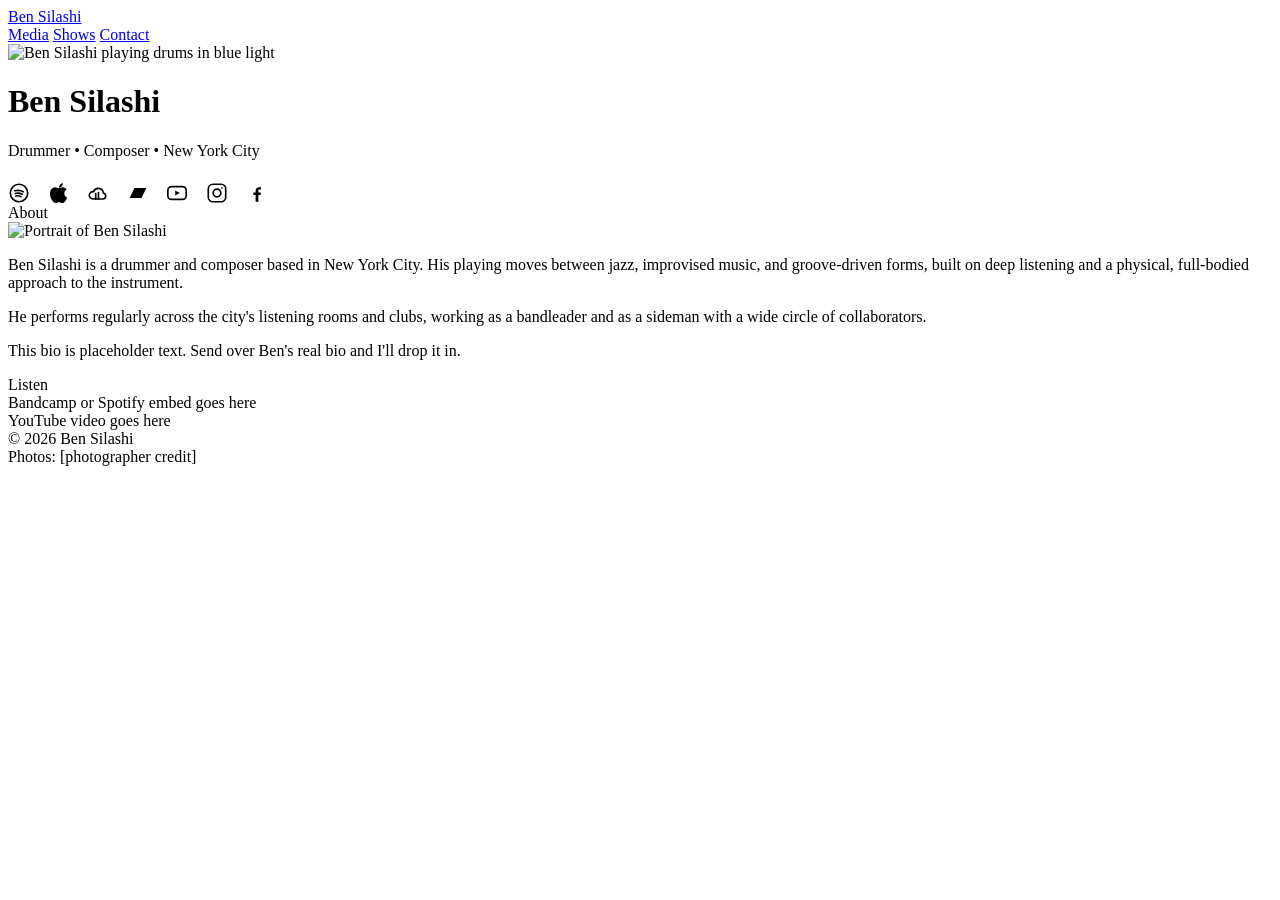
==== index.html @ 67d1ee03 "Add files via upload" ====
<!DOCTYPE html>
<html lang="en">
<head>
<meta charset="UTF-8">
<meta name="viewport" content="width=device-width, initial-scale=1.0">
<title>Ben Silashi | Drummer</title>
<meta name="description" content="Ben Silashi is a drummer and composer based in New York City.">
<meta property="og:title" content="Ben Silashi | Drummer">
<meta property="og:description" content="Ben Silashi is a drummer and composer based in New York City.">
<meta property="og:image" content="images/portrait.jpg">
<meta property="og:type" content="website">
<link rel="preconnect" href="https://fonts.googleapis.com">
<link rel="preconnect" href="https://fonts.gstatic.com" crossorigin>
<link href="https://fonts.googleapis.com/css2?family=Oswald:wght@500;600&family=Instrument+Sans:ital,wght@0,400;0,500;0,600;1,400&display=swap" rel="stylesheet">
<link rel="stylesheet" href="css/style.css">
<style>
.social-bar{display:flex;gap:1.1rem;margin-top:1.4rem}
.social-bar a{color:var(--haze);transition:color .2s;display:block}
.social-bar a:hover,.social-bar a:focus-visible{color:var(--signal)}
.social-bar svg{width:22px;height:22px;display:block}
</style>
</head>
<body>

<nav id="nav">
  <a href="index.html" class="nav-name">Ben Silashi</a>
  <div class="nav-links">
    <a href="media.html">Media</a>
    <a href="shows.html">Shows</a>
    <a href="contact.html">Contact</a>
  </div>
</nav>

<header class="hero">
  <img src="images/live-blue-side.jpg" alt="Ben Silashi playing drums in blue light" fetchpriority="high">
  <div class="hero-inner">
    <h1>Ben Silashi</h1>
    <p>Drummer <span>&bull;</span> Composer <span>&bull;</span> New York City</p>
    <div class="social-bar">
      <a href="#" target="_blank" rel="noopener" aria-label="Spotify">
        <svg viewBox="0 0 24 24" fill="none" stroke="currentColor" stroke-width="1.8" stroke-linecap="round"><circle cx="12" cy="12" r="9.5"/><path d="M7.5 9.6c3.2-.9 6.6-.6 9.2 1"/><path d="M8 12.5c2.6-.7 5.3-.4 7.5.9"/><path d="M8.5 15.3c2-.5 4-.3 5.7.7"/></svg>
      </a>
      <a href="#" target="_blank" rel="noopener" aria-label="Apple Music">
        <svg viewBox="0 0 24 24" fill="currentColor"><path d="M16.365 1.43c0 1.14-.42 2.18-1.26 3.12-.9 1.01-2.04 1.59-3.18 1.5-.03-1.09.45-2.2 1.26-3.09.9-.99 2.13-1.62 3.18-1.53zM20.94 17.06c-.51 1.17-.75 1.69-1.41 2.72-.92 1.44-2.22 3.23-3.83 3.24-1.43.01-1.8-.94-3.74-.93-1.94.01-2.35.95-3.78.94-1.61-.01-2.84-1.63-3.76-3.07-2.58-4.03-2.85-8.76-1.26-11.27 1.13-1.79 2.91-2.84 4.59-2.84 1.71 0 2.78.94 4.19.94 1.37 0 2.2-.94 4.18-.94 1.49 0 3.07.81 4.19 2.22-3.68 2.02-3.08 7.28.63 8.99z"/></svg>
      </a>
      <a href="#" target="_blank" rel="noopener" aria-label="SoundCloud">
        <svg viewBox="0 0 24 24" fill="none" stroke="currentColor" stroke-width="1.8" stroke-linecap="round" stroke-linejoin="round"><path d="M6.5 18.5a4 4 0 1 1 .7-7.94A5.5 5.5 0 0 1 17.8 12a3.3 3.3 0 0 1-.3 6.5z"/><path d="M9.5 18.5v-6"/><path d="M12.5 18.5v-7"/></svg>
      </a>
      <a href="#" target="_blank" rel="noopener" aria-label="Bandcamp">
        <svg viewBox="0 0 24 24" fill="currentColor"><path d="M8.2 6.5h13L15.8 17.5h-13z"/></svg>
      </a>
      <a href="#" target="_blank" rel="noopener" aria-label="YouTube">
        <svg viewBox="0 0 24 24" fill="none" stroke="currentColor" stroke-width="1.8" stroke-linecap="round" stroke-linejoin="round"><rect x="2" y="5" width="20" height="14" rx="4"/><path d="M10 9.2l5 2.8-5 2.8z" fill="currentColor" stroke="none"/></svg>
      </a>
      <a href="#" target="_blank" rel="noopener" aria-label="Instagram">
        <svg viewBox="0 0 24 24" fill="none" stroke="currentColor" stroke-width="1.8" stroke-linecap="round" stroke-linejoin="round"><rect x="2.5" y="2.5" width="19" height="19" rx="5"/><circle cx="12" cy="12" r="4.2"/><circle cx="17.4" cy="6.6" r="0.9" fill="currentColor" stroke="none"/></svg>
      </a>
      <a href="#" target="_blank" rel="noopener" aria-label="Facebook">
        <svg viewBox="0 0 24 24" fill="currentColor"><path d="M13.5 21.5v-7.2h2.4l.4-2.8h-2.8V9.6c0-.8.3-1.4 1.5-1.4h1.4V5.7c-.3 0-1.2-.1-2.2-.1-2.2 0-3.7 1.3-3.7 3.8v2.1H8.1v2.8h2.4v7.2z"/></svg>
      </a>
    </div>
  </div>
</header>

<main>
<section id="about">
  <div class="label">About</div>
  <div class="about-grid">
    <img src="images/portrait.jpg" alt="Portrait of Ben Silashi">
    <div class="about-text">
      <p>Ben Silashi is a drummer and composer based in New York City. His playing moves between jazz, improvised music, and groove-driven forms, built on deep listening and a physical, full-bodied approach to the instrument.</p>
      <p>He performs regularly across the city's listening rooms and clubs, working as a bandleader and as a sideman with a wide circle of collaborators.</p>
      <p>This bio is placeholder text. Send over Ben's real bio and I'll drop it in.</p>
    </div>
  </div>
</section>

<section id="listen">
  <div class="label">Listen</div>
  <div class="listen-grid">
    <div class="listen-slot">Bandcamp or Spotify embed goes here</div>
    <div class="listen-slot">YouTube video goes here</div>
  </div>
</section>
</main>

<footer>
  <div>&copy; 2026 Ben Silashi</div>
  <div>Photos: [photographer credit]</div>
</footer>

<script>
const nav = document.getElementById('nav');
addEventListener('scroll', () => nav.classList.toggle('scrolled', scrollY > 40), {passive:true});
</script>

</body>
</html>
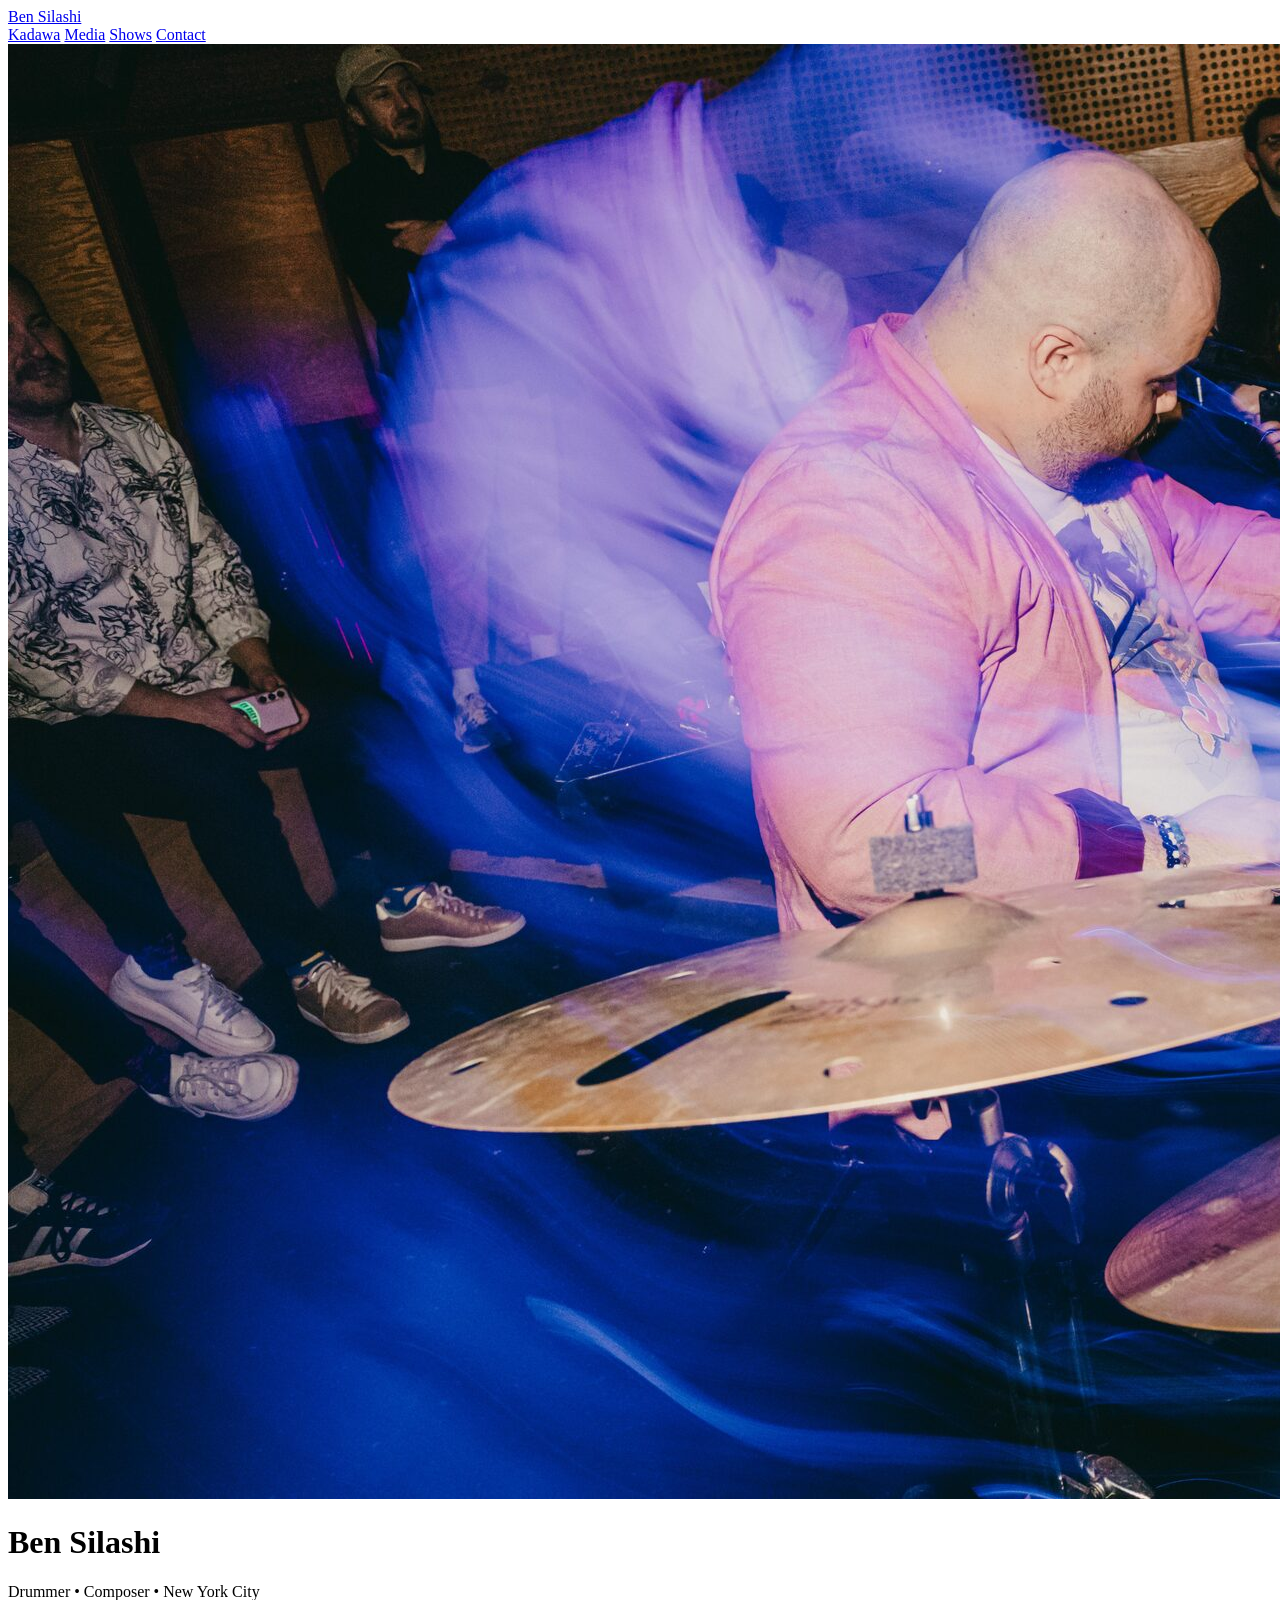
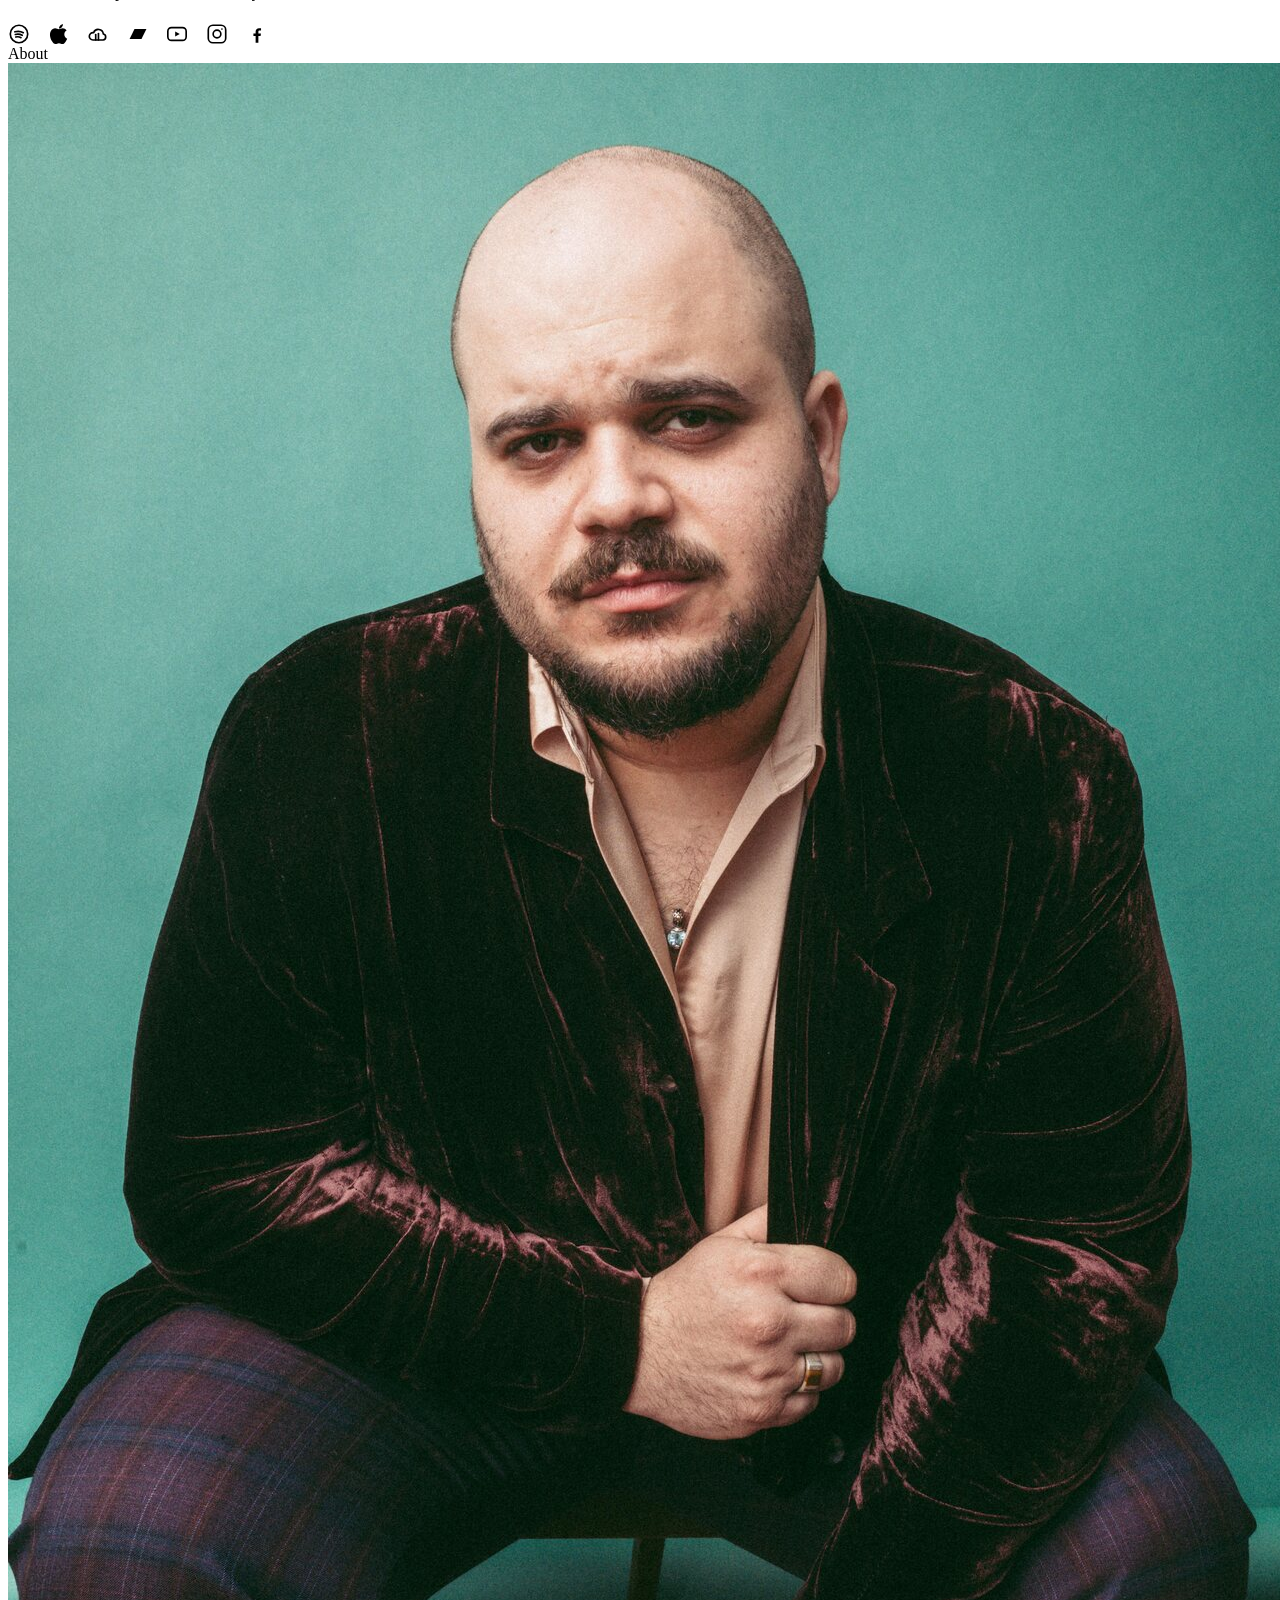
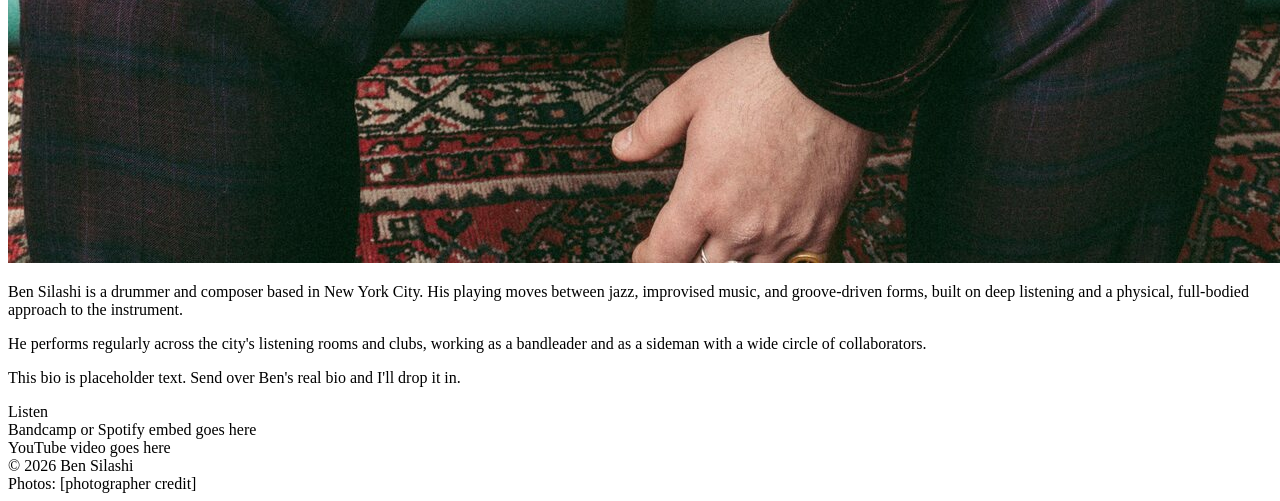
==== commit 54a2e6c5: "files" ====
--- a/index.html
+++ b/index.html
@@ -25,6 +25,7 @@
 <nav id="nav">
   <a href="index.html" class="nav-name">Ben Silashi</a>
   <div class="nav-links">
+    <a href="kadawa.html">Kadawa</a>
     <a href="media.html">Media</a>
     <a href="shows.html">Shows</a>
     <a href="contact.html">Contact</a>
@@ -37,25 +38,25 @@
     <h1>Ben Silashi</h1>
     <p>Drummer <span>&bull;</span> Composer <span>&bull;</span> New York City</p>
     <div class="social-bar">
-      <a href="#" target="_blank" rel="noopener" aria-label="Spotify">
+      <a href="https://open.spotify.com/artist/5fzfaabtHKT1GwfMfHkezr" target="_blank" rel="noopener" aria-label="Spotify">
         <svg viewBox="0 0 24 24" fill="none" stroke="currentColor" stroke-width="1.8" stroke-linecap="round"><circle cx="12" cy="12" r="9.5"/><path d="M7.5 9.6c3.2-.9 6.6-.6 9.2 1"/><path d="M8 12.5c2.6-.7 5.3-.4 7.5.9"/><path d="M8.5 15.3c2-.5 4-.3 5.7.7"/></svg>
       </a>
-      <a href="#" target="_blank" rel="noopener" aria-label="Apple Music">
+      <a href="https://music.apple.com/us/artist/kadawa/1288847794" target="_blank" rel="noopener" aria-label="Apple Music">
         <svg viewBox="0 0 24 24" fill="currentColor"><path d="M16.365 1.43c0 1.14-.42 2.18-1.26 3.12-.9 1.01-2.04 1.59-3.18 1.5-.03-1.09.45-2.2 1.26-3.09.9-.99 2.13-1.62 3.18-1.53zM20.94 17.06c-.51 1.17-.75 1.69-1.41 2.72-.92 1.44-2.22 3.23-3.83 3.24-1.43.01-1.8-.94-3.74-.93-1.94.01-2.35.95-3.78.94-1.61-.01-2.84-1.63-3.76-3.07-2.58-4.03-2.85-8.76-1.26-11.27 1.13-1.79 2.91-2.84 4.59-2.84 1.71 0 2.78.94 4.19.94 1.37 0 2.2-.94 4.18-.94 1.49 0 3.07.81 4.19 2.22-3.68 2.02-3.08 7.28.63 8.99z"/></svg>
       </a>
-      <a href="#" target="_blank" rel="noopener" aria-label="SoundCloud">
+      <a href="https://soundcloud.com/kadawa" target="_blank" rel="noopener" aria-label="SoundCloud">
         <svg viewBox="0 0 24 24" fill="none" stroke="currentColor" stroke-width="1.8" stroke-linecap="round" stroke-linejoin="round"><path d="M6.5 18.5a4 4 0 1 1 .7-7.94A5.5 5.5 0 0 1 17.8 12a3.3 3.3 0 0 1-.3 6.5z"/><path d="M9.5 18.5v-6"/><path d="M12.5 18.5v-7"/></svg>
       </a>
-      <a href="#" target="_blank" rel="noopener" aria-label="Bandcamp">
+      <a href="https://kadawamusic.bandcamp.com/" target="_blank" rel="noopener" aria-label="Bandcamp">
         <svg viewBox="0 0 24 24" fill="currentColor"><path d="M8.2 6.5h13L15.8 17.5h-13z"/></svg>
       </a>
-      <a href="#" target="_blank" rel="noopener" aria-label="YouTube">
+      <a href="https://www.youtube.com/@kadawamusic" target="_blank" rel="noopener" aria-label="YouTube">
         <svg viewBox="0 0 24 24" fill="none" stroke="currentColor" stroke-width="1.8" stroke-linecap="round" stroke-linejoin="round"><rect x="2" y="5" width="20" height="14" rx="4"/><path d="M10 9.2l5 2.8-5 2.8z" fill="currentColor" stroke="none"/></svg>
       </a>
-      <a href="#" target="_blank" rel="noopener" aria-label="Instagram">
+      <a href="https://www.instagram.com/ben_silashi/" target="_blank" rel="noopener" aria-label="Instagram">
         <svg viewBox="0 0 24 24" fill="none" stroke="currentColor" stroke-width="1.8" stroke-linecap="round" stroke-linejoin="round"><rect x="2.5" y="2.5" width="19" height="19" rx="5"/><circle cx="12" cy="12" r="4.2"/><circle cx="17.4" cy="6.6" r="0.9" fill="currentColor" stroke="none"/></svg>
       </a>
-      <a href="#" target="_blank" rel="noopener" aria-label="Facebook">
+      <a href="https://www.facebook.com/ben.silashi" target="_blank" rel="noopener" aria-label="Facebook">
         <svg viewBox="0 0 24 24" fill="currentColor"><path d="M13.5 21.5v-7.2h2.4l.4-2.8h-2.8V9.6c0-.8.3-1.4 1.5-1.4h1.4V5.7c-.3 0-1.2-.1-2.2-.1-2.2 0-3.7 1.3-3.7 3.8v2.1H8.1v2.8h2.4v7.2z"/></svg>
       </a>
     </div>
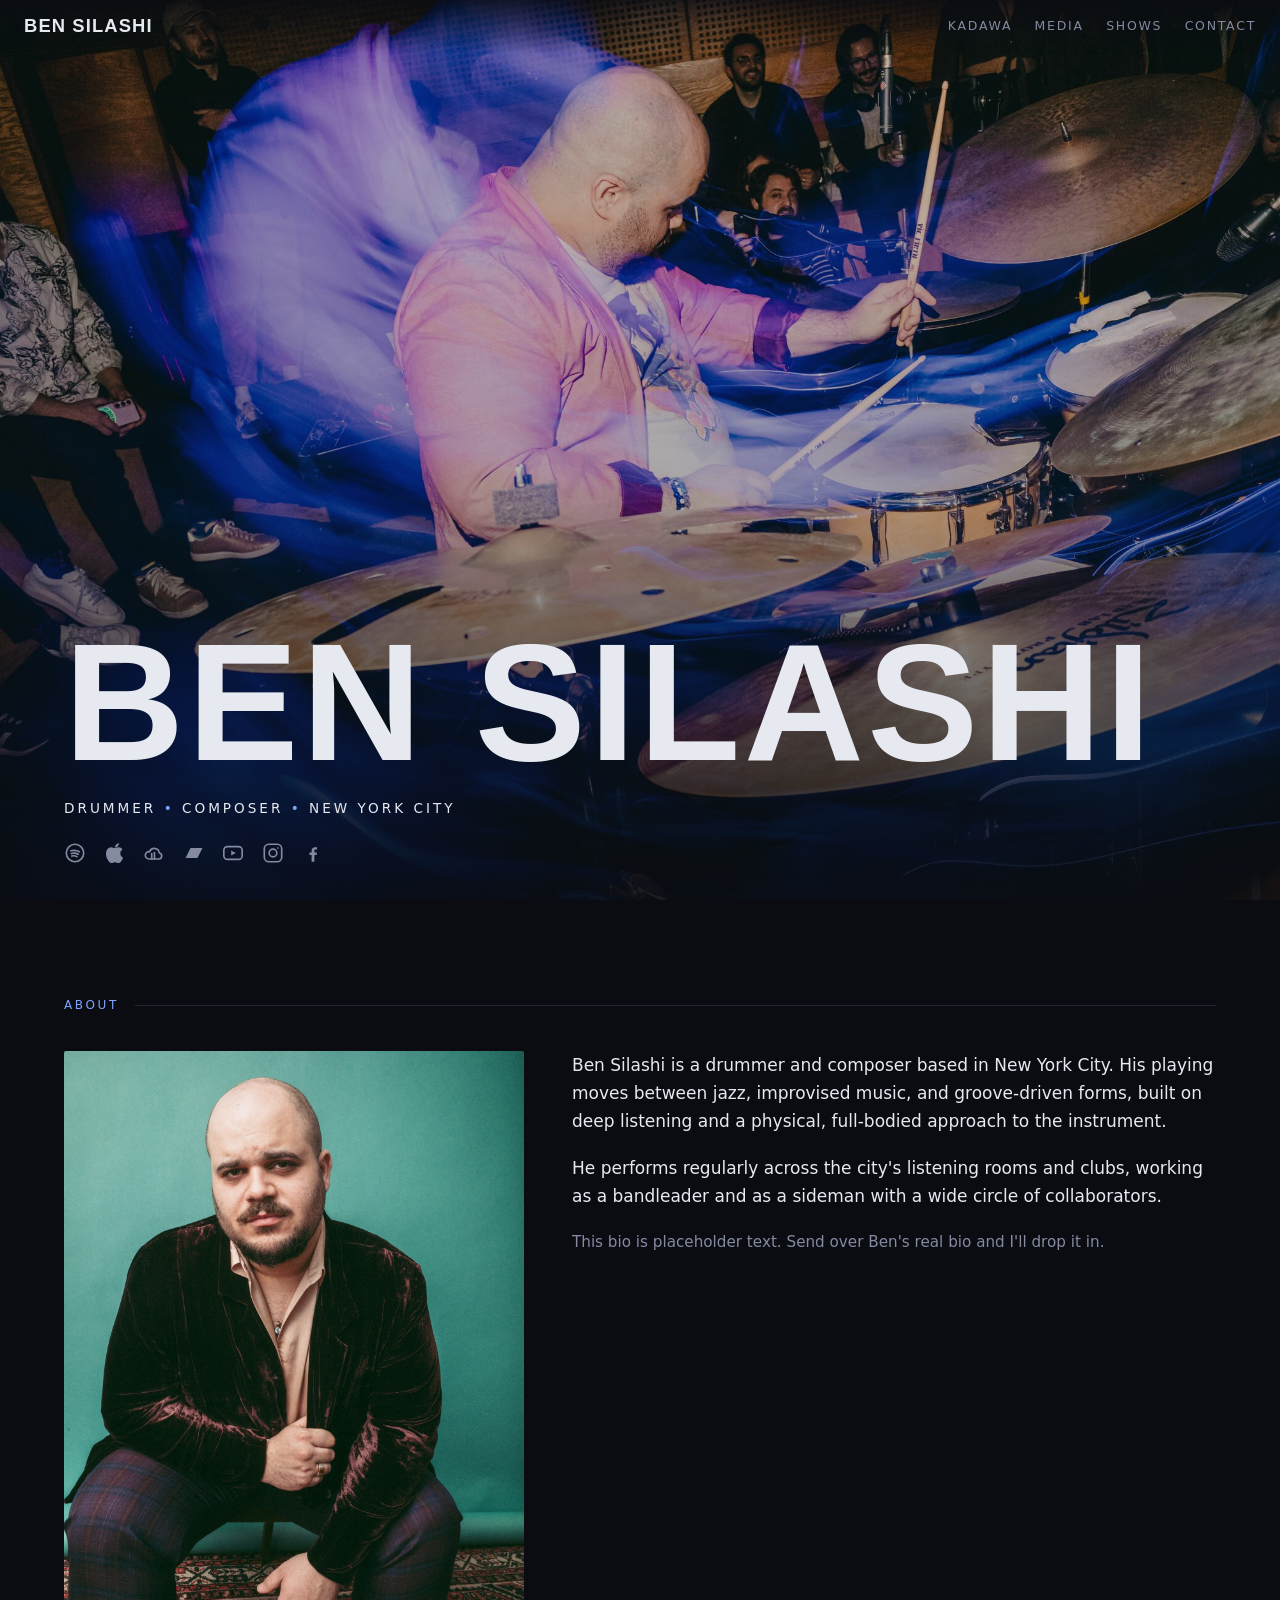
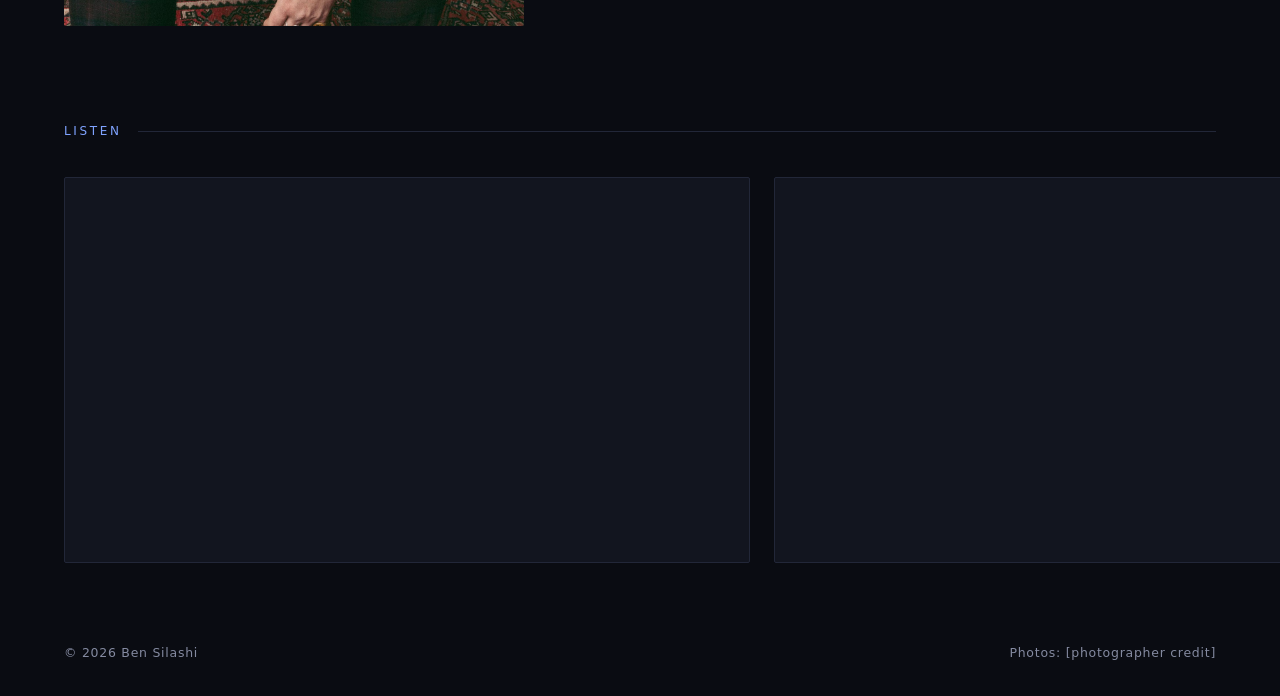
==== commit 8f529271: "links email" ====
--- a/index.html
+++ b/index.html
@@ -79,8 +79,8 @@
 <section id="listen">
   <div class="label">Listen</div>
   <div class="listen-grid">
-    <div class="listen-slot">Bandcamp or Spotify embed goes here</div>
-    <div class="listen-slot">YouTube video goes here</div>
+    <div class="listen-slot"><iframe data-testid="embed-iframe" style="border-radius:12px" src="https://open.spotify.com/embed/album/6LsxnmIPCRQrrWG1FLRxuG?utm_source=generator&si=ff754137abfe490a" width="100%" height="352" frameBorder="0" allowfullscreen="" allow="autoplay; clipboard-write; encrypted-media; fullscreen; picture-in-picture" loading="lazy"></iframe></div>
+    <div class="listen-slot"><iframe width="560" height="315" src="https://www.youtube.com/embed/8EWoocp9Fw4?si=0uYE-WdIsZ8-2wCc" title="YouTube video player" frameborder="0" allow="accelerometer; autoplay; clipboard-write; encrypted-media; gyroscope; picture-in-picture; web-share" referrerpolicy="strict-origin-when-cross-origin" allowfullscreen></iframe></div>
   </div>
 </section>
 </main>
--- a/css/style.css
+++ b/css/style.css
@@ -0,0 +1,234 @@
+:root{
+  --ink:#0a0c12;
+  --smoke:#12151f;
+  --line:#222738;
+  --bone:#e7e9f0;
+  --haze:#848aa0;
+  --signal:#7fa3ff;
+  --max:1200px;
+}
+*{margin:0;padding:0;box-sizing:border-box}
+html{scroll-behavior:smooth}
+body{
+  background:var(--ink);
+  color:var(--bone);
+  font-family:'Instrument Sans',system-ui,sans-serif;
+  font-size:17px;
+  line-height:1.65;
+  -webkit-font-smoothing:antialiased;
+  min-height:100svh;
+  display:flex;
+  flex-direction:column;
+}
+main{flex:1}
+img{display:block;max-width:100%}
+a{color:inherit;text-decoration:none}
+::selection{background:var(--signal);color:#0a0c12}
+a:focus-visible{outline:2px solid var(--signal);outline-offset:3px}
+
+/* ---------- nav ---------- */
+nav{
+  position:fixed;top:0;left:0;right:0;z-index:50;
+  display:flex;align-items:center;justify-content:space-between;
+  padding:1rem 1.5rem;
+  background:linear-gradient(to bottom, rgba(10,12,18,.85), rgba(10,12,18,0));
+}
+nav.scrolled{background:rgba(10,12,18,.92);backdrop-filter:blur(8px);border-bottom:1px solid var(--line)}
+.nav-name{
+  font-family:'Oswald',sans-serif;font-weight:600;
+  font-size:1.15rem;letter-spacing:.06em;line-height:1;text-transform:uppercase;
+}
+.nav-links{display:flex;gap:1.4rem;flex-wrap:wrap;justify-content:flex-end}
+.nav-links a{
+  font-size:.78rem;text-transform:uppercase;letter-spacing:.14em;color:var(--haze);
+  transition:color .2s;
+}
+.nav-links a:hover,.nav-links a:focus-visible{color:var(--signal)}
+.nav-links a.active{color:var(--bone)}
+
+/* ---------- hero (home) ---------- */
+.hero{
+  position:relative;min-height:100svh;
+  display:flex;align-items:flex-end;
+  overflow:hidden;
+}
+.hero img{
+  position:absolute;inset:0;width:100%;height:100%;object-fit:cover;object-position:50% 22%;
+}
+.hero::after{
+  content:"";position:absolute;inset:0;
+  background:linear-gradient(to top, rgba(10,12,18,.92) 0%, rgba(10,12,18,.25) 45%, rgba(10,12,18,.15) 100%);
+}
+.hero-inner{
+  position:relative;z-index:2;width:100%;max-width:var(--max);
+  margin:0 auto;padding:0 1.5rem 4vh;
+}
+.hero h1{
+  font-family:'Oswald',sans-serif;font-weight:600;
+  font-size:clamp(3.5rem, 13vw, 11rem);
+  line-height:.95;letter-spacing:.02em;
+  text-transform:uppercase;
+}
+.hero p{
+  margin-top:1rem;color:var(--bone);
+  font-size:.85rem;text-transform:uppercase;letter-spacing:.22em;
+}
+.hero p span{color:var(--signal)}
+
+/* full-screen page hero */
+.hero-page img{object-position:50% 40%}
+.hero-shows img{object-position:42% 30%}
+.hero-media img{object-position:45% 35%}
+.hero-kadawa img{object-position:50% 30%}
+.hero-sub{margin-top:1rem;color:var(--bone);font-size:.85rem;text-transform:uppercase;letter-spacing:.22em}
+.hero-sub span{color:var(--signal)}
+.hero-page h1{
+  font-family:'Oswald',sans-serif;font-weight:600;
+  font-size:clamp(3rem, 10vw, 8rem);
+  line-height:.95;letter-spacing:.02em;text-transform:uppercase;
+}
+
+/* ---------- page header (interior pages) ---------- */
+.page-header{
+  max-width:var(--max);margin:0 auto;
+  padding:9rem 1.5rem 0;
+}
+.page-header h1{
+  font-family:'Oswald',sans-serif;font-weight:600;
+  font-size:clamp(2.6rem,7vw,5rem);
+  line-height:1;letter-spacing:.02em;text-transform:uppercase;
+}
+
+/* ---------- sections ---------- */
+section{max-width:var(--max);margin:0 auto;padding:6rem 1.5rem 0}
+.page-header + section{padding-top:3rem}
+.label{
+  display:flex;align-items:center;gap:1rem;
+  font-size:.75rem;text-transform:uppercase;letter-spacing:.22em;color:var(--signal);
+  margin-bottom:2.2rem;
+}
+.label::after{content:"";flex:1;height:1px;background:var(--line)}
+
+/* about */
+.about-grid{display:grid;grid-template-columns:5fr 7fr;gap:3rem;align-items:start}
+.about-grid img{border-radius:2px}
+.about-text p{margin-bottom:1.2rem;color:var(--bone)}
+.about-text p:last-child{color:var(--haze);font-size:.95rem}
+
+/* listen */
+.listen-grid{display:grid;grid-template-columns:1fr 1fr;gap:1.5rem}
+.listen-slot{
+  background:var(--smoke);border:1px solid var(--line);border-radius:2px;
+  aspect-ratio:16/9;display:flex;align-items:center;justify-content:center;
+  color:var(--haze);font-size:.85rem;text-transform:uppercase;letter-spacing:.14em;
+  text-align:center;padding:1rem;
+}
+
+/* videos */
+.video-grid{display:grid;grid-template-columns:1fr 1fr;gap:1.5rem}
+.video{aspect-ratio:16/9;background:var(--smoke);border-radius:2px;overflow:hidden}
+.video iframe{width:100%;height:100%;border:0;display:block}
+
+/* photos */
+.photo-grid{display:grid;grid-template-columns:repeat(2,1fr);gap:1rem}
+.photo-grid figure{position:relative;overflow:hidden;border-radius:2px;cursor:pointer}
+.photo-grid img{width:100%;height:100%;object-fit:cover;transition:transform .5s ease}
+.photo-grid figure:hover img{transform:scale(1.025)}
+.photo-grid .wide{grid-column:span 2}
+
+/* lightbox */
+.lightbox{
+  position:fixed;inset:0;z-index:100;background:rgba(10,12,18,.96);
+  display:none;align-items:center;justify-content:center;padding:2rem;
+}
+.lightbox.open{display:flex}
+.lightbox img{max-width:100%;max-height:92svh;object-fit:contain}
+.lightbox button{
+  position:absolute;top:1rem;right:1.2rem;
+  background:none;border:none;color:var(--bone);font-size:2rem;cursor:pointer;line-height:1;
+}
+
+/* quotes */
+.quote-grid{display:grid;grid-template-columns:1fr 1fr;gap:1.5rem}
+.quote{background:var(--smoke);border:1px solid var(--line);border-radius:2px;padding:1.8rem}
+.quote p{font-size:1.15rem;line-height:1.5;margin-bottom:.9rem;font-style:italic}
+.quote cite{font-style:normal;font-size:.78rem;text-transform:uppercase;letter-spacing:.14em;color:var(--haze)}
+
+/* kadawa page */
+.album-grid{display:grid;grid-template-columns:5fr 7fr;gap:3rem;align-items:center}
+.album-title{font-family:'Oswald',sans-serif;font-weight:600;font-size:clamp(1.8rem,4vw,2.8rem);text-transform:uppercase;letter-spacing:.02em;line-height:1.1;margin-bottom:1rem}
+.album-text p{margin-bottom:1rem;color:var(--bone)}
+.kadawa-bio{max-width:820px}
+.kadawa-bio p{margin-bottom:1.2rem}
+.placeholder-note{color:var(--haze);font-size:.95rem}
+.kadawa-photo{margin:2.5rem 0 0;border-radius:2px;overflow:hidden}
+.bc-embed{background:var(--smoke);border:1px solid var(--line);border-radius:2px;overflow:hidden}
+
+/* shows */
+.show{
+  display:grid;grid-template-columns:auto 1fr;gap:1.8rem;align-items:center;
+  padding:2rem 0;border-bottom:1px solid var(--line);
+}
+.show:first-of-type{border-top:1px solid var(--line)}
+.date-cal{
+  display:flex;flex-direction:column;align-items:center;justify-content:center;
+  width:68px;height:68px;flex-shrink:0;
+  border:1px solid var(--line);border-radius:12px;background:var(--smoke);
+}
+.cal-month{font-size:.7rem;letter-spacing:.18em;color:var(--signal);line-height:1.4}
+.cal-day{font-size:1.5rem;font-weight:600;color:var(--bone);line-height:1.1}
+.show-title{font-size:1.45rem;font-weight:600;line-height:1.3;margin-bottom:.5rem}
+.show-when{font-size:.8rem;text-transform:uppercase;letter-spacing:.16em;color:var(--haze);margin-bottom:.4rem}
+.show-where{color:var(--haze);font-size:.95rem;margin-bottom:.7rem}
+.show-details{
+  display:inline-block;font-size:.9rem;color:var(--bone);
+  border-bottom:1px solid var(--line);padding-bottom:.1rem;transition:color .2s,border-color .2s;
+}
+.show-details:hover{color:var(--signal);border-color:var(--signal)}
+.past-section .show{opacity:.55}
+.past-section .cal-month{color:var(--haze)}
+.shows-note{margin-top:1.4rem;color:var(--haze);font-size:.9rem}
+.inline-link{color:var(--signal)}
+.inline-link:hover{text-decoration:underline}
+
+/* contact */
+.contact-inner{
+  border:1px solid var(--line);border-radius:2px;background:var(--smoke);
+  padding:3.5rem 2rem;text-align:center;
+}
+.contact-inner h2{
+  font-family:'Oswald',sans-serif;font-weight:600;
+  font-size:clamp(2.2rem,5.5vw,4rem);letter-spacing:.02em;
+  line-height:.9;text-transform:uppercase;margin-bottom:1.2rem;
+}
+.contact-inner a.email{color:var(--signal);font-size:1.05rem;letter-spacing:.02em}
+.contact-inner a.email:hover{text-decoration:underline}
+.socials{margin-top:1.6rem;display:flex;gap:1.6rem;justify-content:center}
+.socials a{
+  font-size:.78rem;text-transform:uppercase;letter-spacing:.16em;color:var(--haze);
+  transition:color .2s;
+}
+.socials a:hover{color:var(--bone)}
+.socials-left{justify-content:flex-start;margin-top:0;flex-wrap:wrap}
+
+footer{
+  max-width:var(--max);margin:0 auto;padding:5rem 1.5rem 2rem;width:100%;
+  display:flex;justify-content:space-between;gap:1rem;flex-wrap:wrap;
+  color:var(--haze);font-size:.78rem;letter-spacing:.06em;
+}
+
+@media (max-width:820px){
+  .about-grid{grid-template-columns:1fr}
+  .listen-grid{grid-template-columns:1fr}
+  .video-grid{grid-template-columns:1fr}
+  .quote-grid{grid-template-columns:1fr}
+  .album-grid{grid-template-columns:1fr}
+  .photo-grid{grid-template-columns:1fr}
+  .photo-grid .wide{grid-column:span 1}
+  section{padding-top:4.5rem}
+  .page-header{padding-top:7.5rem}
+}
+@media (prefers-reduced-motion:reduce){
+  html{scroll-behavior:auto}
+  .photo-grid img{transition:none}
+}
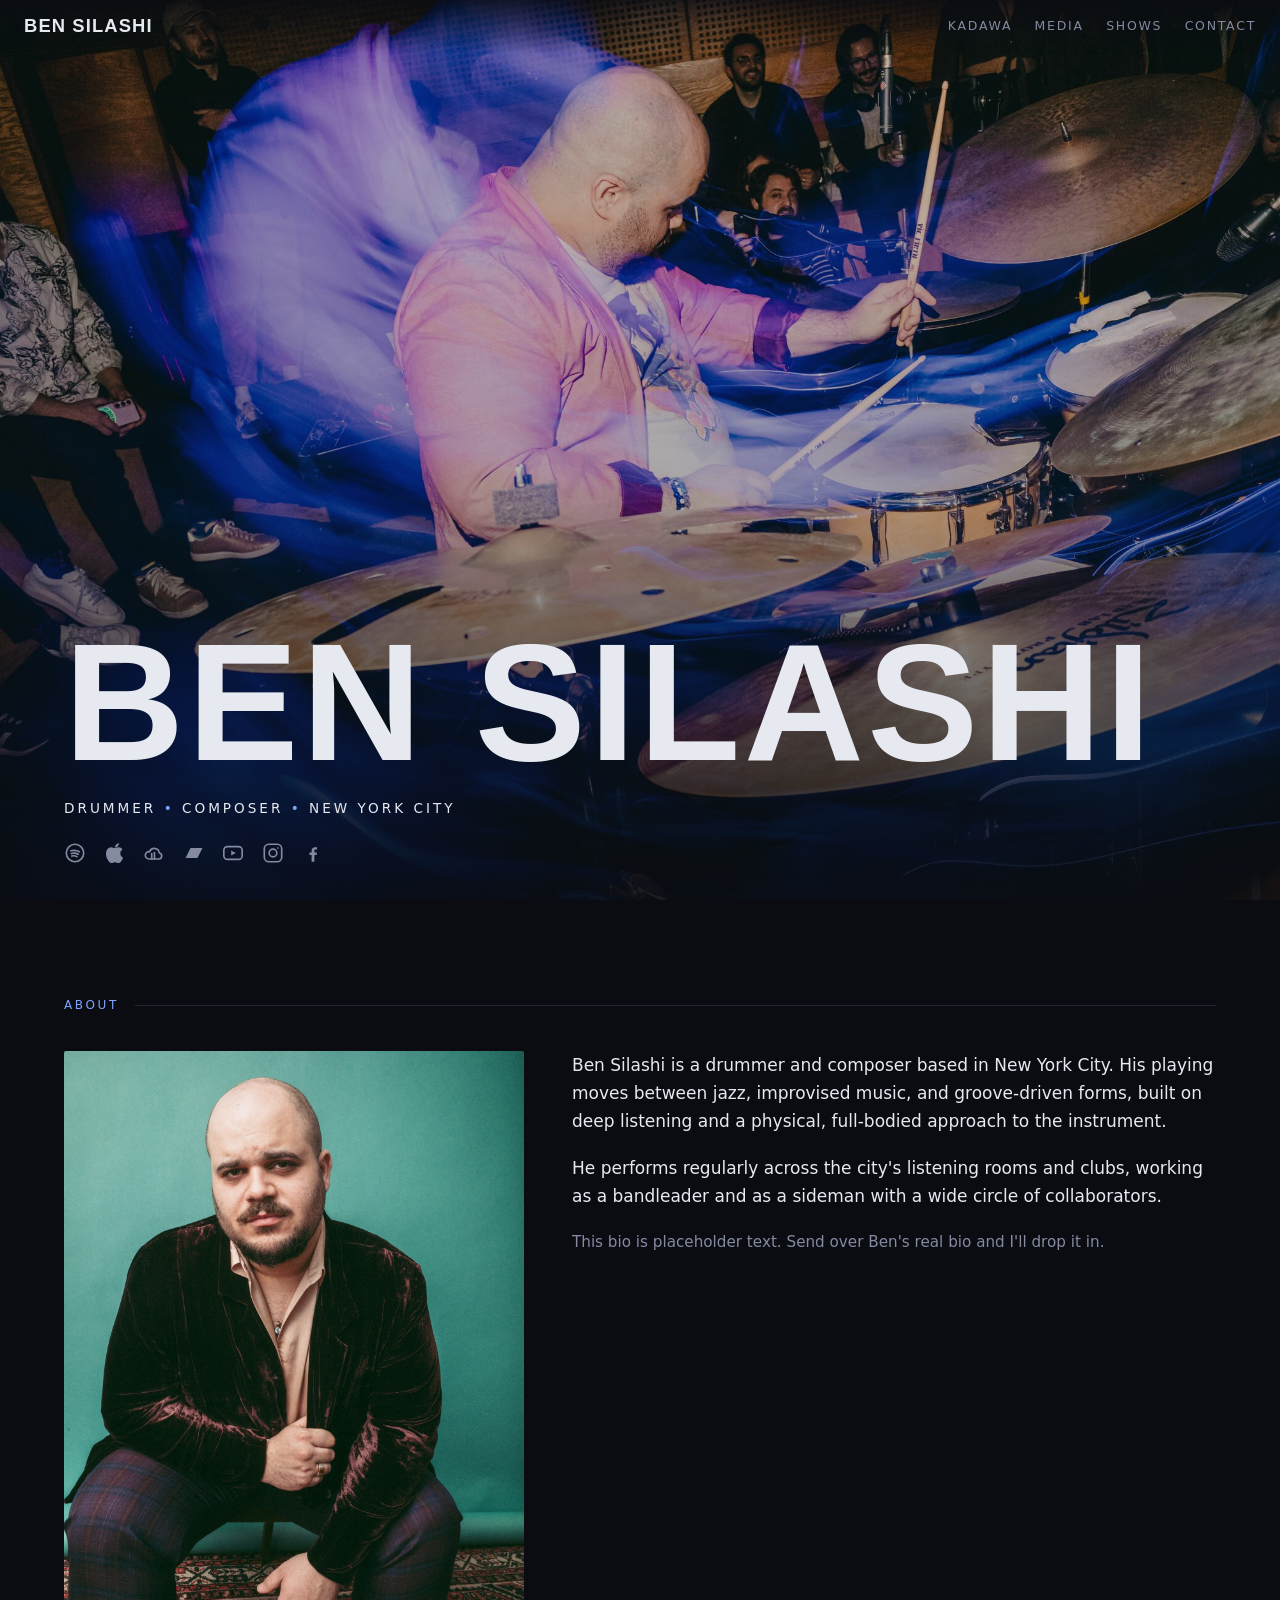
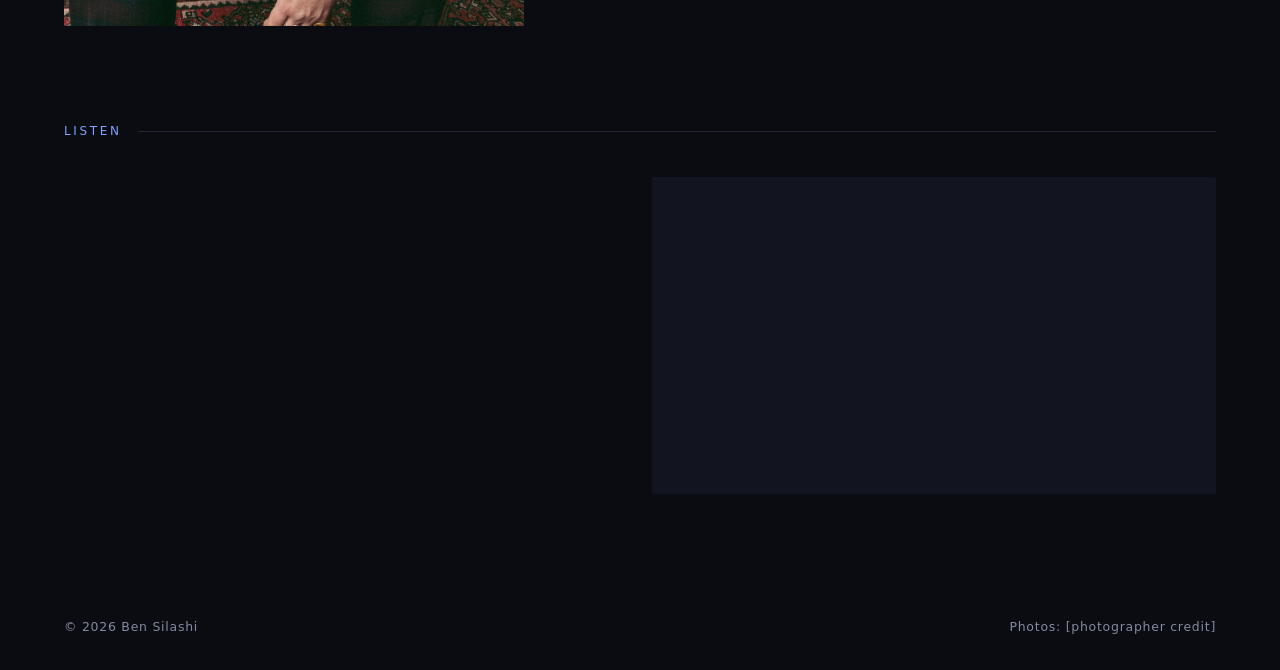
==== commit 587a60fc: "index + Style update 178" ====
--- a/index.html
+++ b/index.html
@@ -1,3 +1,4 @@
+
 <!DOCTYPE html>
 <html lang="en">
 <head>
@@ -79,8 +80,10 @@
 <section id="listen">
   <div class="label">Listen</div>
   <div class="listen-grid">
-    <div class="listen-slot"><iframe data-testid="embed-iframe" style="border-radius:12px" src="https://open.spotify.com/embed/album/6LsxnmIPCRQrrWG1FLRxuG?utm_source=generator&si=ff754137abfe490a" width="100%" height="352" frameBorder="0" allowfullscreen="" allow="autoplay; clipboard-write; encrypted-media; fullscreen; picture-in-picture" loading="lazy"></iframe></div>
-    <div class="listen-slot"><iframe width="560" height="315" src="https://www.youtube.com/embed/8EWoocp9Fw4?si=0uYE-WdIsZ8-2wCc" title="YouTube video player" frameborder="0" allow="accelerometer; autoplay; clipboard-write; encrypted-media; gyroscope; picture-in-picture; web-share" referrerpolicy="strict-origin-when-cross-origin" allowfullscreen></iframe></div>
+    <div class="spotify-embed">
+      <iframe src="https://open.spotify.com/embed/album/6LsxnmIPCRQrrWG1FLRxuG" title="Post Graduation Fees on Spotify" loading="lazy" allow="autoplay; clipboard-write; encrypted-media; fullscreen; picture-in-picture" style="width:100%;height:352px;border:0;border-radius:12px;"></iframe>
+    </div>
+    <div class="video"><iframe src="https://www.youtube-nocookie.com/embed/8EWoocp9Fw4" title="Ben Silashi on YouTube" loading="lazy" allowfullscreen referrerpolicy="strict-origin-when-cross-origin" allow="accelerometer; autoplay; clipboard-write; encrypted-media; gyroscope; picture-in-picture; web-share"></iframe></div>
   </div>
 </section>
 </main>
--- a/css/style.css
+++ b/css/style.css
@@ -116,7 +116,8 @@
 .about-text p:last-child{color:var(--haze);font-size:.95rem}
 
 /* listen */
-.listen-grid{display:grid;grid-template-columns:1fr 1fr;gap:1.5rem}
+.listen-grid{display:grid;grid-template-columns:1fr 1fr;gap:1.5rem;align-items:start}
+.spotify-embed{border-radius:12px;overflow:hidden}
 .listen-slot{
   background:var(--smoke);border:1px solid var(--line);border-radius:2px;
   aspect-ratio:16/9;display:flex;align-items:center;justify-content:center;
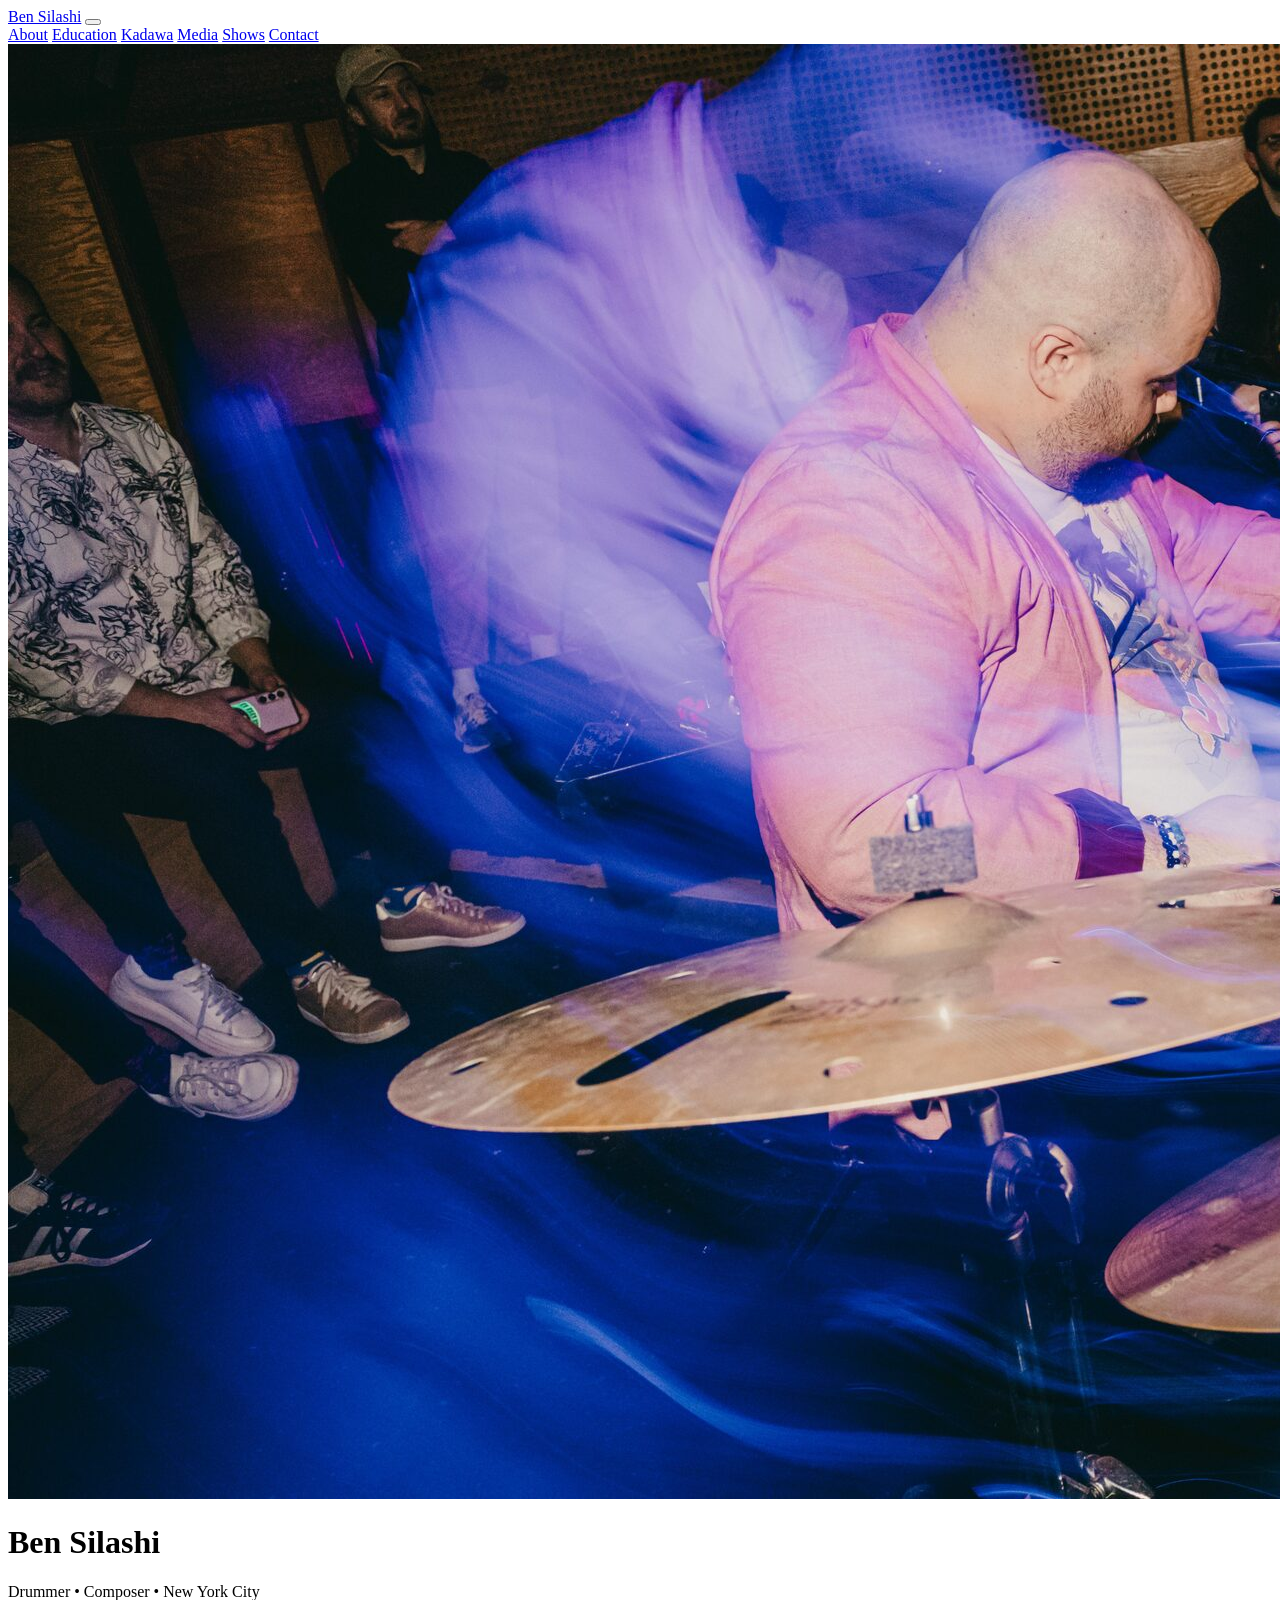
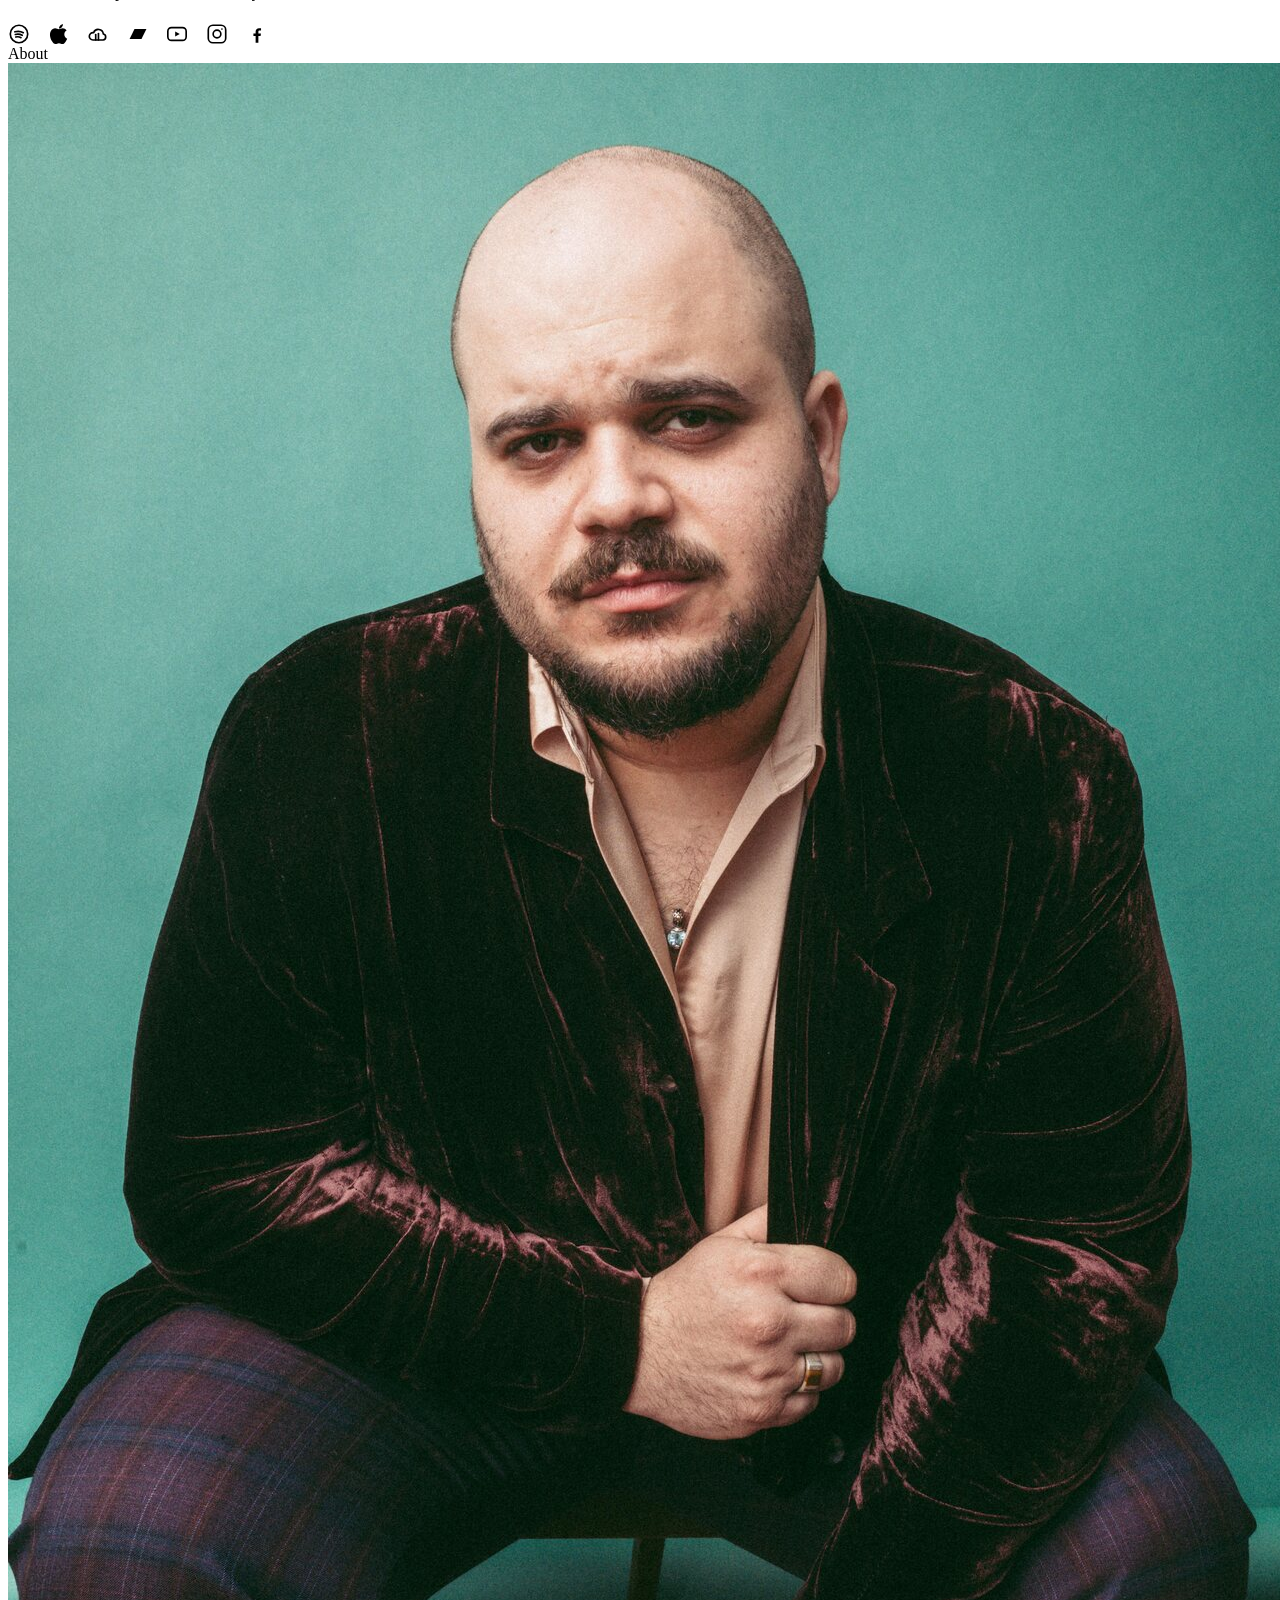
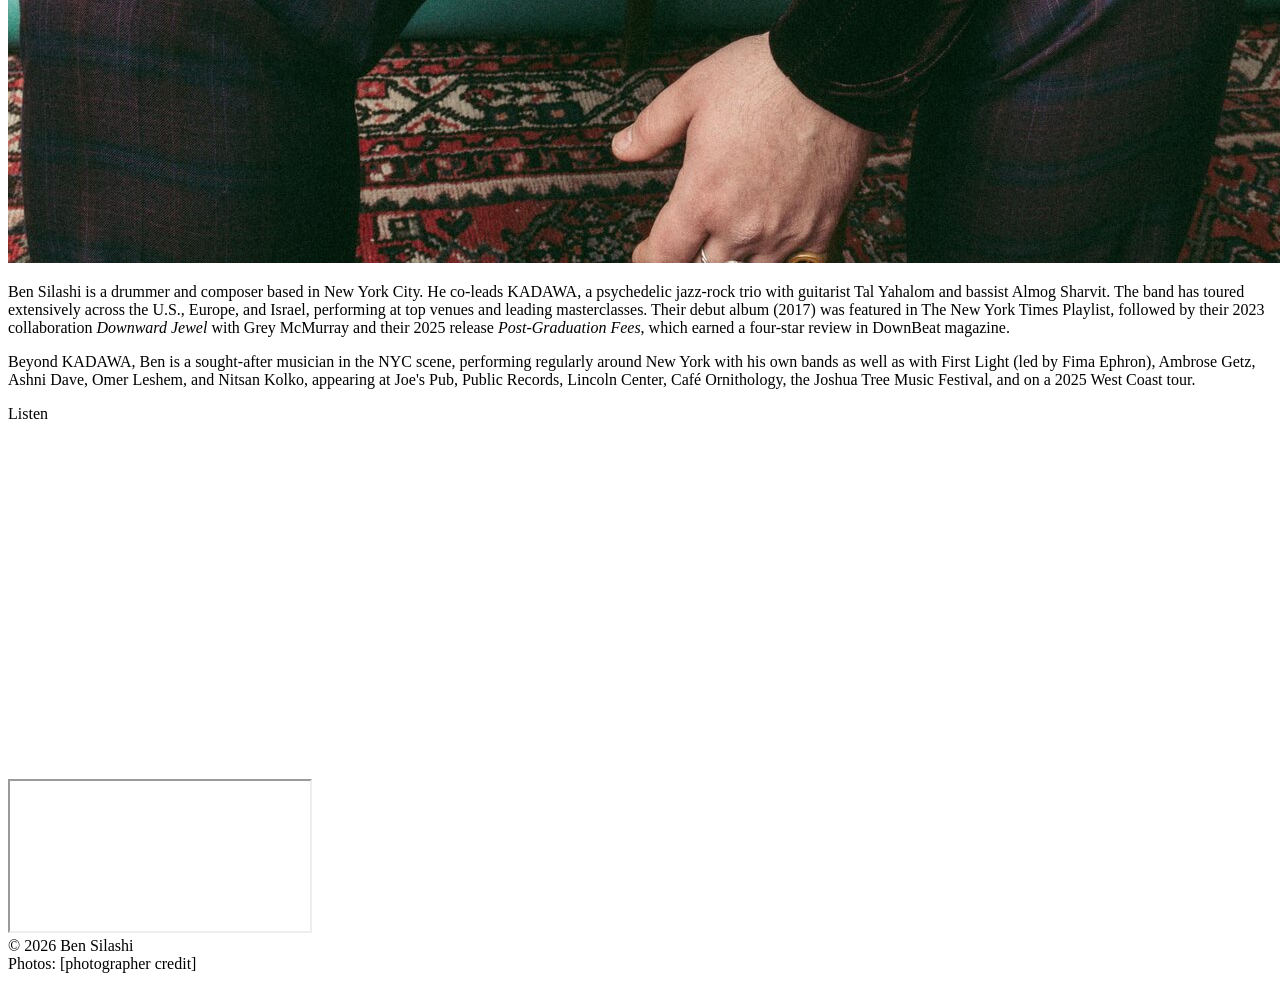
==== commit d003a042: "Add files via upload" ====
--- a/index.html
+++ b/index.html
@@ -14,6 +14,31 @@
 <link rel="preconnect" href="https://fonts.gstatic.com" crossorigin>
 <link href="https://fonts.googleapis.com/css2?family=Oswald:wght@500;600&family=Instrument+Sans:ital,wght@0,400;0,500;0,600;1,400&display=swap" rel="stylesheet">
 <link rel="stylesheet" href="css/style.css">
+<script type="application/ld+json">
+{
+  "@context": "https://schema.org",
+  "@type": "Person",
+  "name": "Ben Silashi",
+  "jobTitle": "Drummer and Composer",
+  "url": "https://bensilashi.com/",
+  "image": "https://bensilashi.com/images/portrait.jpg",
+  "sameAs": [
+    "https://open.spotify.com/artist/5fzfaabtHKT1GwfMfHkezr",
+    "https://music.apple.com/us/artist/kadawa/1288847794",
+    "https://soundcloud.com/kadawa",
+    "https://kadawamusic.bandcamp.com/",
+    "https://www.youtube.com/@kadawamusic",
+    "https://www.instagram.com/ben_silashi/",
+    "https://www.facebook.com/ben.silashi"
+  ],
+  "address": {
+    "@type": "PostalAddress",
+    "addressLocality": "New York",
+    "addressRegion": "NY",
+    "addressCountry": "US"
+  }
+}
+</script>
 <style>
 .social-bar{display:flex;gap:1.1rem;margin-top:1.4rem}
 .social-bar a{color:var(--haze);transition:color .2s;display:block}
@@ -25,7 +50,10 @@
 
 <nav id="nav">
   <a href="index.html" class="nav-name">Ben Silashi</a>
-  <div class="nav-links">
+  <button class="nav-toggle" id="navToggle" aria-label="Menu" aria-expanded="false" aria-controls="navLinks"><span></span></button>
+  <div class="nav-links" id="navLinks">
+    <a href="about.html">About</a>
+    <a href="education.html">Education</a>
     <a href="kadawa.html">Kadawa</a>
     <a href="media.html">Media</a>
     <a href="shows.html">Shows</a>
@@ -70,9 +98,8 @@
   <div class="about-grid">
     <img src="images/portrait.jpg" alt="Portrait of Ben Silashi">
     <div class="about-text">
-      <p>Ben Silashi is a drummer and composer based in New York City. His playing moves between jazz, improvised music, and groove-driven forms, built on deep listening and a physical, full-bodied approach to the instrument.</p>
-      <p>He performs regularly across the city's listening rooms and clubs, working as a bandleader and as a sideman with a wide circle of collaborators.</p>
-      <p>This bio is placeholder text. Send over Ben's real bio and I'll drop it in.</p>
+      <p>Ben Silashi is a drummer and composer based in New York City. He co-leads KADAWA, a psychedelic jazz-rock trio with guitarist Tal Yahalom and bassist Almog Sharvit. The band has toured extensively across the U.S., Europe, and Israel, performing at top venues and leading masterclasses. Their debut album (2017) was featured in The New York Times Playlist, followed by their 2023 collaboration <em>Downward Jewel</em> with Grey McMurray and their 2025 release <em>Post-Graduation Fees</em>, which earned a four-star review in DownBeat magazine.</p>
+      <p>Beyond KADAWA, Ben is a sought-after musician in the NYC scene, performing regularly around New York with his own bands as well as with First Light (led by Fima Ephron), Ambrose Getz, Ashni Dave, Omer Leshem, and Nitsan Kolko, appearing at Joe's Pub, Public Records, Lincoln Center, Caf&eacute; Ornithology, the Joshua Tree Music Festival, and on a 2025 West Coast tour.</p>
     </div>
   </div>
 </section>
@@ -98,5 +125,24 @@
 addEventListener('scroll', () => nav.classList.toggle('scrolled', scrollY > 40), {passive:true});
 </script>
 
+<script>
+const navToggle = document.getElementById('navToggle');
+const navLinks = document.getElementById('navLinks');
+function closeNav(){
+  navLinks.classList.remove('open');
+  navToggle.classList.remove('open');
+  navToggle.setAttribute('aria-expanded', 'false');
+  document.body.style.overflow = '';
+}
+navToggle.addEventListener('click', () => {
+  const isOpen = navLinks.classList.toggle('open');
+  navToggle.classList.toggle('open', isOpen);
+  navToggle.setAttribute('aria-expanded', String(isOpen));
+  document.body.style.overflow = isOpen ? 'hidden' : '';
+});
+navLinks.querySelectorAll('a').forEach(a => a.addEventListener('click', closeNav));
+addEventListener('keydown', e => { if (e.key === 'Escape') closeNav(); });
+</script>
+
 </body>
 </html>
